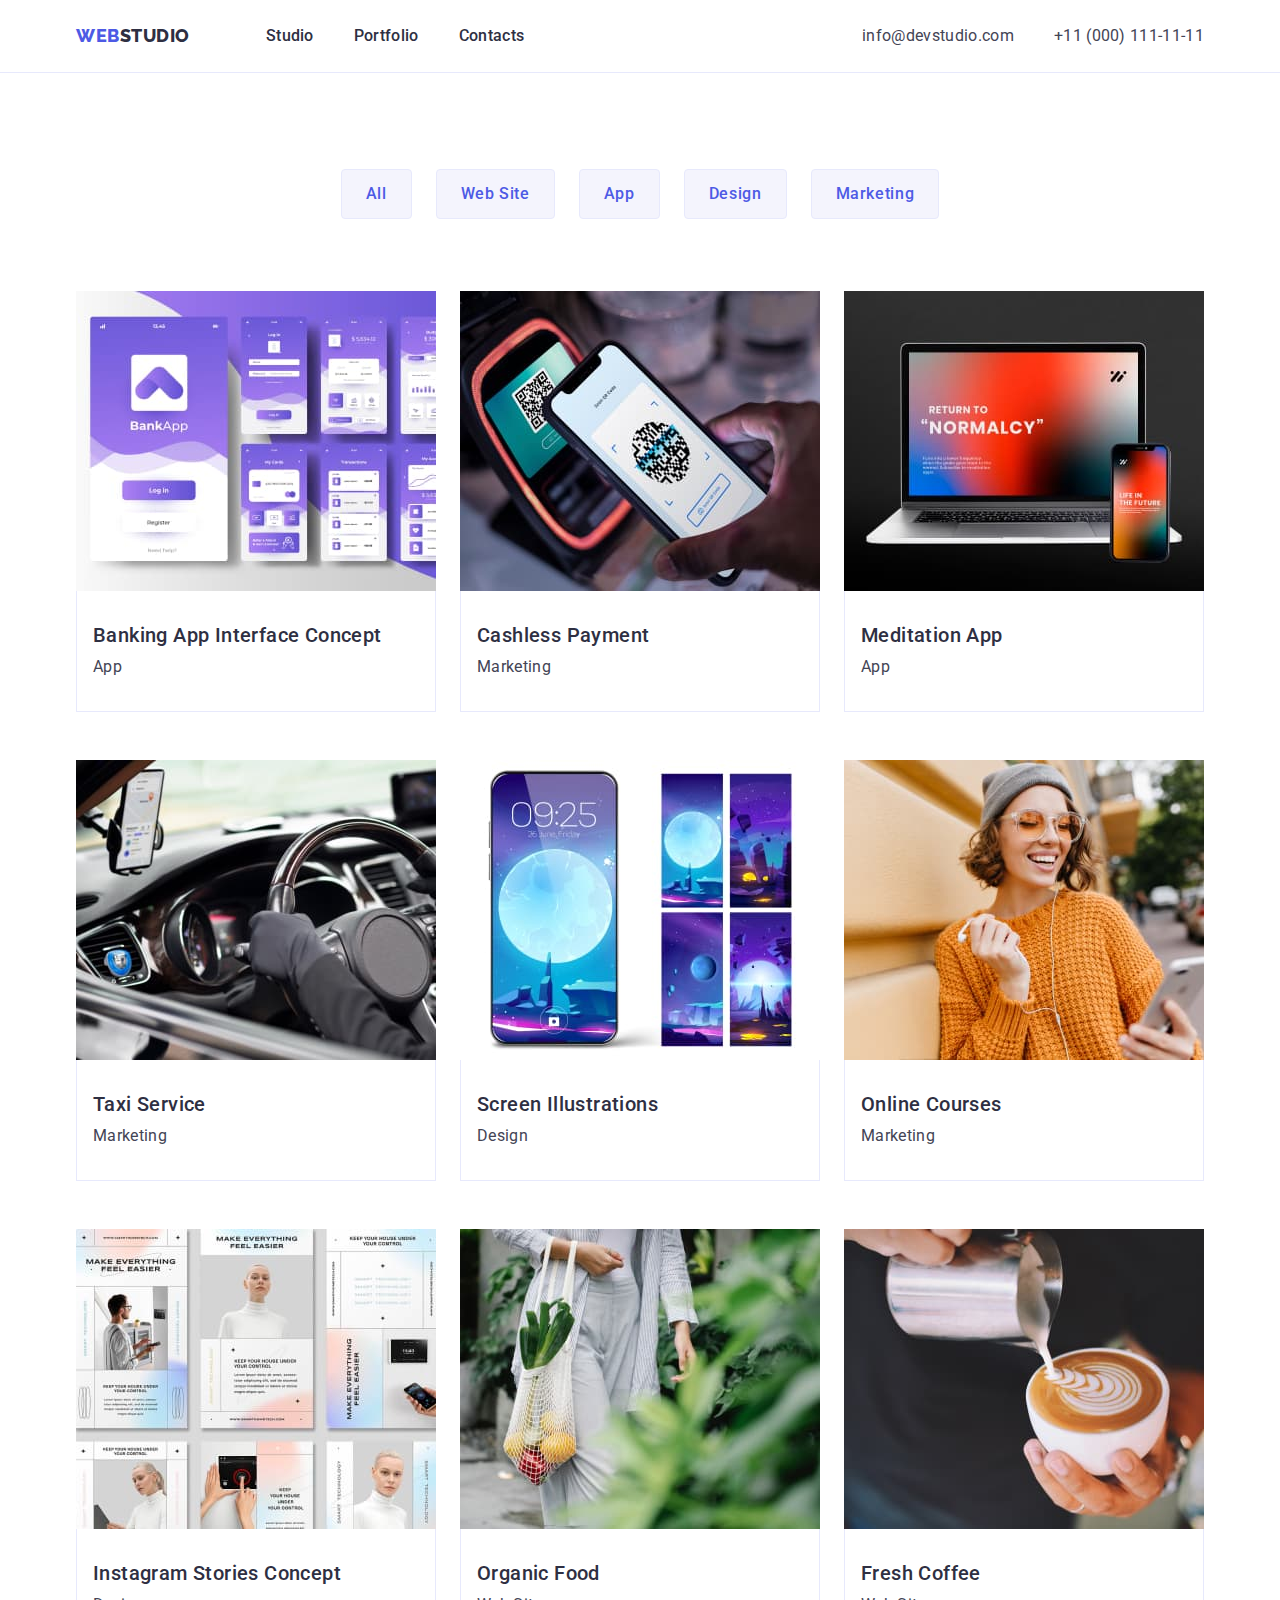
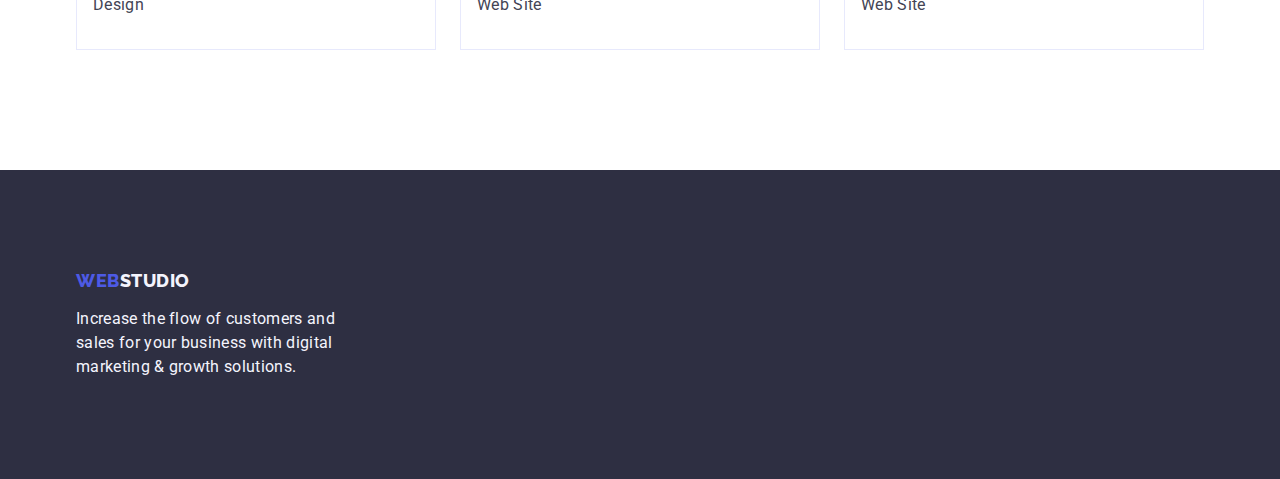
==== portfolio.html @ a74a958d "Initial commit" ====
<!DOCTYPE html>
<html lang="en">
  <head>
    <meta charset="UTF-8" />
    <meta http-equiv="X-UA-Compatible" content="IE=edge" />
    <meta name="viewport" content="width=device-width, initial-scale=1.0" />
    <link rel="preconnect" href="https://fonts.googleapis.com" />
    <link rel="preconnect" href="https://fonts.gstatic.com" crossorigin />
    <link
      href="https://fonts.googleapis.com/css2?family=Raleway:wght@800&family=Roboto:wght@400;500;700;900&display=swap"
      rel="stylesheet"
    />
    <link
      rel="stylesheet"
      href="https://cdn.jsdelivr.net/npm/modern-normalize@2.0.0/modern-normalize.min.css"
    />
    <link rel="stylesheet" href="./css/styles.css" />
    <title>WebStudio</title>
  </head>
  <body class="page two">
    <!--Header section-->
    <header class="header">
      <div class="header-container container">
        <nav class="header-nav list">
          <a class="header-logo link" href="./index.html"
            >web<span class="logo-color">Studio</span></a
          >
          <ul class="header-list list">
            <li class="header-item">
              <a class="header-link link" href="./index.html">Studio</a>
            </li>
            <li class="header-item">
              <a class="header-link link" href="./portfolio.html">Portfolio</a>
            </li>
            <li class="header-item">
              <a class="header-link link" href="">Contacts</a>
            </li>
          </ul>
        </nav>
        <address class="header-address">
          <ul class="header-address-list list">
            <li class="header-address-item list">
              <a
                class="header-address-link link"
                href="mailto:info@devstudio.com"
                >info@devstudio.com</a
              >
            </li>
            <li class="header-address-item">
              <a class="header-address-link link" href="tel:+110001111111"
                >+11 (000) 111-11-11</a
              >
            </li>
          </ul>
        </address>
      </div>
    </header>
    <!--Main section-->
    <main class="main second">
      <!--Portfolio-->
      <section class="portfolio section">
        <div class="container">
          <h1 class="portfolio-title visually-hidden">Portfolio</h1>
          <ul class="portfolio-list-btn list">
            <li>
              <button class="portfolio-btn" type="button">All</button>
            </li>
            <li>
              <button class="portfolio-btn" type="button">Web Site</button>
            </li>
            <li>
              <button class="portfolio-btn" type="button">App</button>
            </li>
            <li>
              <button class="portfolio-btn" type="button">Design</button>
            </li>
            <li>
              <button class="portfolio-btn" type="button">Marketing</button>
            </li>
          </ul>
          <ul class="portfolio-list list link">
            <li class="portfolio-list-item">
              <a href="" class="link">
                <img
                  src="./images/portfolio-1.jpg"
                  width="360"
                  height="300"
                  alt="banking-app-design"
                />
                <div class="portfolio-description">
                  <h2 class="portfolio-list-title">
                    Banking App Interface Concept
                  </h2>
                  <p class="portfolio-text">App</p>
                </div>
              </a>
            </li>
            <li class="portfolio-list-item">
              <a href="" class="link">
                <img
                  src="./images/portfolio-2.jpg"
                  width="360"
                  height="300"
                  alt="cashless-payment-process"
                />
                <div class="portfolio-description">
                  <h2 class="portfolio-list-title">Cashless Payment</h2>
                  <p class="portfolio-text">Marketing</p>
                </div>
              </a>
            </li>
            <li class="portfolio-list-item">
              <a href="" class="link">
                <img
                  src="./images/portfolio-3.jpg"
                  width="360"
                  height="300"
                  alt="computer-and-phone-app-design"
                />
                <div class="portfolio-description">
                  <h2 class="portfolio-list-title">Meditation App</h2>
                  <p class="portfolio-text">App</p>
                </div>
              </a>
            </li>
            <li class="portfolio-list-item">
              <a href="" class="link">
                <img
                  src="./images/portfolio-4.jpg"
                  width="360"
                  height="300"
                  alt="driving-car"
                />
                <div class="portfolio-description">
                  <h2 class="portfolio-list-title">Taxi Service</h2>
                  <p class="portfolio-text">Marketing</p>
                </div>
              </a>
            </li>
            <li class="portfolio-list-item">
              <a href="" class="link">
                <img
                  src="./images/portfolio-5.jpg"
                  width="360"
                  height="300"
                  alt="phone-wallpapers"
                />
                <div class="portfolio-description">
                  <h2 class="portfolio-list-title">Screen Illustrations</h2>
                  <p class="portfolio-text">Design</p>
                </div>
              </a>
            </li>
            <li class="portfolio-list-item">
              <a href="" class="link">
                <img
                  src="./images/portfolio-6.jpg"
                  width="360"
                  height="300"
                  alt="girl=with-mobile"
                />
                <div class="portfolio-description">
                  <h2 class="portfolio-list-title">Online Courses</h2>
                  <p class="portfolio-text">Marketing</p>
                </div>
              </a>
            </li>
            <li class="portfolio-list-item">
              <a href="" class="link">
                <img
                  src="./images/portfolio-7.jpg"
                  width="360"
                  height="300"
                  alt="smart-house-mobile-app-design"
                />
                <div class="portfolio-description">
                  <h2 class="portfolio-list-title">
                    Instagram Stories Concept
                  </h2>
                  <p class="portfolio-text">Design</p>
                </div>
              </a>
            </li>
            <li class="portfolio-list-item">
              <a href="" class="link">
                <img
                  src="./images/portfolio-8.jpg"
                  width="360"
                  height="300"
                  alt="girl-with-shopper"
                />
                <div class="portfolio-description">
                  <h2 class="portfolio-list-title">Organic Food</h2>
                  <p class="portfolio-text">Web Site</p>
                </div>
              </a>
            </li>
            <li class="portfolio-list-item">
              <a href="" class="link">
                <img
                  src="./images/portfolio-9.jpg"
                  width="360"
                  height="300"
                  alt="coffee-in-a-cup"
                />
                <div class="portfolio-description">
                  <h2 class="portfolio-list-title">Fresh Coffee</h2>
                  <p class="portfolio-text">Web Site</p>
                </div>
              </a>
            </li>
          </ul>
        </div>
      </section>
    </main>
    <!--Footer section-->
    <footer class="footer">
      <div class="container">
        <a class="footer-logo link" href="./index.html"
          >web<span class="logo-foot">Studio</span></a
        >
        <p class="footer-text">
          Increase the flow of customers and sales for your business with
          digital marketing & growth solutions.
        </p>
      </div>
    </footer>
  </body>
</html>
---- css/styles.css ----
:root {
    --primary-brand: #4D5AE5;
    --pressed-state: #404BBF;
    --dark: #2E2F42;
    --success: #31D0AA;
    --text: #434455;
    --subtle-text: #8E8F99;
    --accent: #E7E9FC;
    --light: #F4F4FD;
    --modal-overlay: #2E2F42;
    --hero-background: #2E2F42;
    --white-background: #FFFFFF;
    --modal-background: #fcfcfc;
}

/**
  |============================
  | Reset
  |============================
*/
h1,h2,h3,h4,h5,h6,p {
    margin: 0;
}
ul {
    margin: 0;
    padding: 0;
}

/**
  |============================
  | Common styles
  |============================
*/
body {
    font-family: 'Roboto', sans-serif;
    color: var(--text);
    line-height: 1.5;
    background-color: var(--white-background);
}
.container {
    width: 1158px;
    margin: 0 auto;
    padding: 0 15px;
}

img {
    display: block;
    max-width: 100%;
    height: auto;
}

.visually-hidden {
position: absolute;
width: 1px;
height: 1px;
margin: -1px;
border: 0;
padding: 0;

white-space: nowrap;
clip-path: inset(100%);
clip: rect(0 0 0 0);
overflow: hidden;
}

/**
  |============================
  | Header styles
  |============================
*/

.header {
    border-bottom: 1px solid var(--accent);
}

.header-container {
    display: flex;
    align-items: center;
    justify-content: space-between;
}

.header-nav {
    display: flex;
    align-items: center;
}

.header-logo {
    font-family: 'Raleway', sans-serif;
    text-transform: uppercase;
    color: var(--primary-brand);
    font-weight: 800;
    font-size: 18px;
    line-height: 1.17;
    letter-spacing: 0.03em;
    margin-right: 76px;
}
.logo-color {
    color: var(--dark);
}
.link {
    text-decoration: none;
}

.list {
    list-style: none;
}
.header-list {
    display: flex;
    align-items: center;
    gap: 40px
;
}

.header-item {}

.header-link {
    font-weight: 500;
    color: var(--dark);
    font-size: 16px;
    line-height: 1.5;
    letter-spacing: 0.02em;
    padding: 24px 0;
    display: block;
}

.header-link:hover {
color: var(--pressed-state);
}
.header-link:focus {
color: var(--pressed-state);
}


.header-address {
    font-style: normal;
    letter-spacing: 0.02em;
}

.header-address-list {
    display: flex;
    align-items: center;
    gap: 40px;
}

.header-address-link {
    color: var(--text);
}
.header-address-link:hover {
    color: var(--pressed-state);
}
.header-address-link:focus {
    color: var(--pressed-state);
}

/**
  |============================
  | Hero styles
  |============================
*/

.hero {
    background-color: var(--dark);
    padding-top: 188px;
    padding-bottom: 188px;
}

.hero-title {
    color: var(--white-background);
    font-size: 56px;
    line-height: 1.07;
    text-align: center;
    letter-spacing: 0.02em;
    width: 496px;
    margin: auto;
    margin-bottom: 48px;
    max-width: 496px;
}

.hero-btn {
    color: var(--white-background);
    background-color: var(--primary-brand);
    cursor: pointer;
    font-weight: 500;
    line-height: 1.5;
    letter-spacing: 0.04em;
    padding: 16px 32px;
    border-radius: 4px;
    display: block;
    margin: 0 auto;
    border: none;
    min-width: 169px;
}

.hero-btn:hover, .hero-btn:focus {
    background-color: var(--pressed-state);
}

/**
  |============================
  | Benefits styles
  |============================
*/
.section {}

.benefits {
    padding-top: 120px;
    padding-bottom: 120px;
}

.benefits-title {
    line-height: 1.2;
    letter-spacing: 0.02em;
    color: var(--dark);
}

.benefits-list {
    display: flex;
    justify-content: space-between;
    gap: 24px;
}

.benefits-list-item {
    width: 264px;
}

.benefits-item-title {
    font-weight: 500;
    font-size: 20px;
    line-height: 1.2;
    letter-spacing: 0.02em;
    color: var(--dark);
    margin-bottom: 8px;
}
.benefits-text {
    letter-spacing: 0.02em;
    width: 264px;
}

/**
  |============================
  | What we do styles
  |============================
*/
.section.what-we-do {
padding-bottom: 120px;
}

.what-we-do {}

.what-we-do-title {
    font-size: 36px;
    line-height: 1.11;
    text-align: center;
    letter-spacing: 0.02em;
    text-transform: capitalize;
    color: var(--dark);
    margin-bottom: 72px;
}
.what-we-do-container {}

.what-we-do-list {
    display: flex;
    justify-content: space-between;
    gap: 24px;
}

.what-we-do-list-item {}

/**
  |============================
  | Our team styles
  |============================
*/
.section.team {
padding-top: 120px;
padding-bottom: 120px;
}

.team {
background-color: var(--light);
}


.team-title {
    font-weight: 500;
    font-size: 36px;
    line-height: 1.11;
    text-align: center;
    letter-spacing: 0.02em;
    text-transform: capitalize;
    color: var(--dark);
    margin-bottom: 72px;
}

.team-list {
    display: flex;
    gap: 24px;
}

.team-list-item {
    background-color: var(--white-background);
    flex-basis: calc((100% - 3 * 24px) / 4);
    border-radius: 0px 0px 4px 4px;
}

.team-list-title {
    font-weight: 500;
    font-size: 20px;
    line-height: 1.2;
    letter-spacing: 0.02em;
    color: var(--dark);
    text-align: center;
    margin-bottom: 8px;
}

.team-text {
    font-size: 16px;
    letter-spacing: 0.02em;
    text-align: center;
}

.team-member {
    padding: 32px 16px;
}

/**
  |============================
  | Portfolio styles
  |============================
*/

.portfolio.section {
    padding-top: 96px;
    padding-bottom: 120px;
}

.section {}

.portfolio-title {}

.portfolio-list-btn {
    display: flex;
    margin: 0 auto;
    justify-content: center;
    gap: 24px;
    margin-bottom: 72px;
}

.portfolio-btn {
    font-family: "Roboto", sans-serif;
    color: var(--primary-brand);
    background-color: var(--light);
    border: 1px solid var(--accent);
    cursor: pointer;
    font-size: 16px;
    font-weight: 500;
    line-height: 1.5;
    letter-spacing: 0.04em;
    border-radius: 4px;
    padding: 12px 24px;
}


.portfolio-btn:hover {
        background-color: var(--pressed-state);
        color: var(--white-background);
        border: 1px solid transparent;
    }

.portfolio-btn:focus {
    background-color: var(--pressed-state);
    color: var(--white-background);
    border: 1px solid transparent;
}



.portfolio-list {
    display: flex;
    flex-wrap: wrap;
    column-gap: 24px;
    row-gap: 48px;
    
}

.portfolio-list-item {}

.portfolio-list-title {
    font-weight: 500;
    font-size: 20px;
    line-height: 1.2;
    letter-spacing: 0.02em;
    color: var(--dark);
    margin-bottom: 8px;
    }

.portfolio-text {
font-size: 16px;
line-height: 1.5;
letter-spacing: 0.02em;
color: var(--text);
    }

.portfolio-description {
    padding: 32px 16px;
    border: 1px solid var(--accent);
    border-top: none;
}

/**
  |============================
  | Footer styles
  |============================
*/
.footer {
    background-color: var(--dark);
    padding: 100px 0;
}

.footer-logo {
    font-family: 'Raleway', sans-serif;
        text-transform: uppercase;
        color: var(--primary-brand);
        font-weight: 800;
        font-size: 18px;
        line-height: 1.17;
        letter-spacing: 0.03em;
        margin-bottom: 16px;
        display: inline-block;
    }
    
    .logo-foot {
        color: var(--light);
    }
    
.footer-text {
    color: var(--light);
    letter-spacing: 0.02em;
    width: 264px;
}
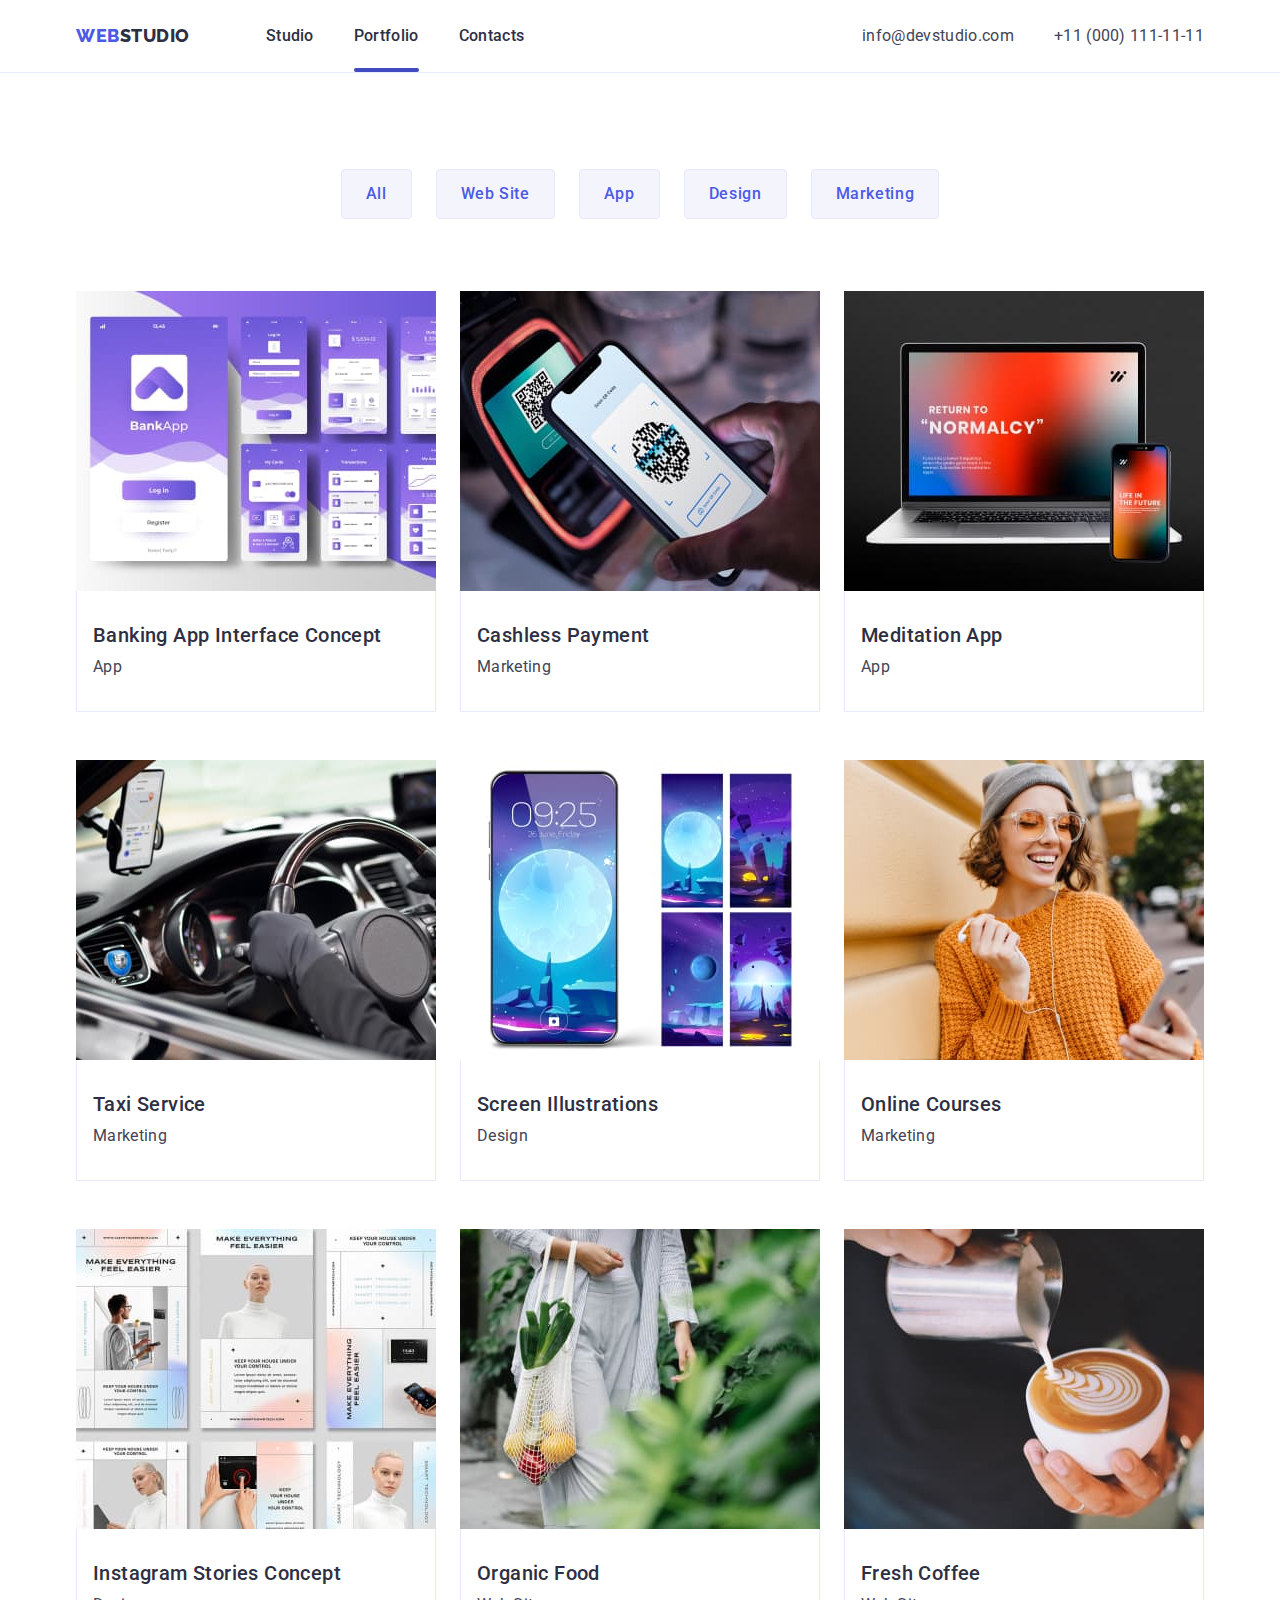
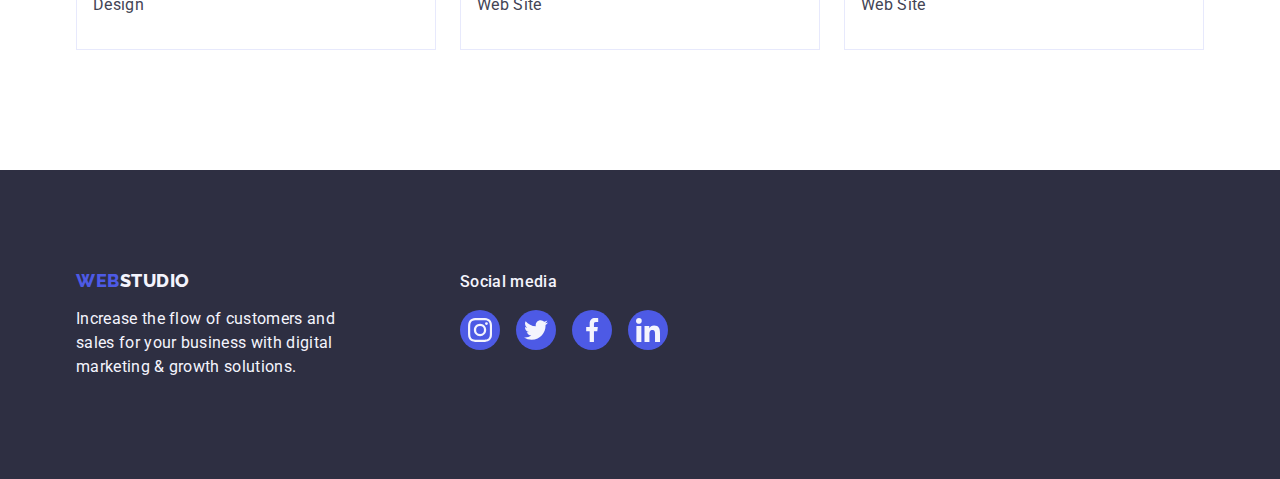
==== commit 91c4d57f: "day 2" ====
--- a/portfolio.html
+++ b/portfolio.html
@@ -30,7 +30,9 @@
               <a class="header-link link" href="./index.html">Studio</a>
             </li>
             <li class="header-item">
-              <a class="header-link link" href="./portfolio.html">Portfolio</a>
+              <a class="header-link active link" href="./portfolio.html"
+                >Portfolio</a
+              >
             </li>
             <li class="header-item">
               <a class="header-link link" href="">Contacts</a>
@@ -80,134 +82,215 @@
           </ul>
           <ul class="portfolio-list list link">
             <li class="portfolio-list-item">
-              <a href="" class="link">
-                <img
-                  src="./images/portfolio-1.jpg"
-                  width="360"
-                  height="300"
-                  alt="banking-app-design"
-                />
-                <div class="portfolio-description">
-                  <h2 class="portfolio-list-title">
-                    Banking App Interface Concept
-                  </h2>
-                  <p class="portfolio-text">App</p>
-                </div>
-              </a>
-            </li>
-            <li class="portfolio-list-item">
-              <a href="" class="link">
-                <img
-                  src="./images/portfolio-2.jpg"
-                  width="360"
-                  height="300"
-                  alt="cashless-payment-process"
-                />
-                <div class="portfolio-description">
-                  <h2 class="portfolio-list-title">Cashless Payment</h2>
-                  <p class="portfolio-text">Marketing</p>
-                </div>
-              </a>
-            </li>
-            <li class="portfolio-list-item">
-              <a href="" class="link">
-                <img
-                  src="./images/portfolio-3.jpg"
-                  width="360"
-                  height="300"
-                  alt="computer-and-phone-app-design"
-                />
-                <div class="portfolio-description">
-                  <h2 class="portfolio-list-title">Meditation App</h2>
-                  <p class="portfolio-text">App</p>
-                </div>
-              </a>
-            </li>
-            <li class="portfolio-list-item">
-              <a href="" class="link">
-                <img
-                  src="./images/portfolio-4.jpg"
-                  width="360"
-                  height="300"
-                  alt="driving-car"
-                />
-                <div class="portfolio-description">
-                  <h2 class="portfolio-list-title">Taxi Service</h2>
-                  <p class="portfolio-text">Marketing</p>
-                </div>
-              </a>
-            </li>
-            <li class="portfolio-list-item">
-              <a href="" class="link">
-                <img
-                  src="./images/portfolio-5.jpg"
-                  width="360"
-                  height="300"
-                  alt="phone-wallpapers"
-                />
-                <div class="portfolio-description">
-                  <h2 class="portfolio-list-title">Screen Illustrations</h2>
-                  <p class="portfolio-text">Design</p>
-                </div>
-              </a>
-            </li>
-            <li class="portfolio-list-item">
-              <a href="" class="link">
-                <img
-                  src="./images/portfolio-6.jpg"
-                  width="360"
-                  height="300"
-                  alt="girl=with-mobile"
-                />
-                <div class="portfolio-description">
-                  <h2 class="portfolio-list-title">Online Courses</h2>
-                  <p class="portfolio-text">Marketing</p>
-                </div>
-              </a>
-            </li>
-            <li class="portfolio-list-item">
-              <a href="" class="link">
-                <img
-                  src="./images/portfolio-7.jpg"
-                  width="360"
-                  height="300"
-                  alt="smart-house-mobile-app-design"
-                />
-                <div class="portfolio-description">
-                  <h2 class="portfolio-list-title">
-                    Instagram Stories Concept
-                  </h2>
-                  <p class="portfolio-text">Design</p>
-                </div>
-              </a>
-            </li>
-            <li class="portfolio-list-item">
-              <a href="" class="link">
-                <img
-                  src="./images/portfolio-8.jpg"
-                  width="360"
-                  height="300"
-                  alt="girl-with-shopper"
-                />
-                <div class="portfolio-description">
-                  <h2 class="portfolio-list-title">Organic Food</h2>
-                  <p class="portfolio-text">Web Site</p>
-                </div>
-              </a>
-            </li>
-            <li class="portfolio-list-item">
-              <a href="" class="link">
-                <img
-                  src="./images/portfolio-9.jpg"
-                  width="360"
-                  height="300"
-                  alt="coffee-in-a-cup"
-                />
-                <div class="portfolio-description">
-                  <h2 class="portfolio-list-title">Fresh Coffee</h2>
-                  <p class="portfolio-text">Web Site</p>
-                </div>
-              </a>
+              <div class="port-wrapper">
+                <a href="" class="link">
+                  <img
+                    src="./images/portfolio-1.jpg"
+                    width="360"
+                    height="300"
+                    alt="banking-app-design"
+                  />
+                  <div class="portfolio-description">
+                    <h2 class="portfolio-list-title">
+                      Banking App Interface Concept
+                    </h2>
+                    <p class="portfolio-text">App</p>
+                  </div>
+                </a>
+              </div>
+              <div class="overlay">
+                <p class="overlay-text">
+                  14 Stylish and User-Friendly App Design Concepts · Task
+                  Manager App · Calorie Tracker App · Exotic Fruit Ecommerce App
+                  · Cloud Storage App
+                </p>
+              </div>
+            </li>
+            <li class="portfolio-list-item">
+              <div class="port-wrapper">
+                <a href="" class="portfolio-links link">
+                  <img
+                    src="./images/portfolio-2.jpg"
+                    width="360"
+                    height="300"
+                    alt="cashless-payment-process"
+                  />
+                  <div class="portfolio-description">
+                    <h2 class="portfolio-list-title">Cashless Payment</h2>
+                    <p class="portfolio-text">Marketing</p>
+                  </div>
+                </a>
+              </div>
+              <div class="overlay">
+                <p class="overlay-text">
+                  14 Stylish and User-Friendly App Design Concepts · Task
+                  Manager App · Calorie Tracker App · Exotic Fruit Ecommerce App
+                  · Cloud Storage App
+                </p>
+              </div>
+            </li>
+            <li class="portfolio-list-item">
+              <div class="port-wrapper">
+                <a href="" class="link">
+                  <img
+                    src="./images/portfolio-3.jpg"
+                    width="360"
+                    height="300"
+                    alt="computer-and-phone-app-design"
+                  />
+                  <div class="portfolio-description">
+                    <h2 class="portfolio-list-title">Meditation App</h2>
+                    <p class="portfolio-text">App</p>
+                  </div>
+                </a>
+              </div>
+              <div class="overlay">
+                <p class="overlay-text">
+                  14 Stylish and User-Friendly App Design Concepts · Task
+                  Manager App · Calorie Tracker App · Exotic Fruit Ecommerce App
+                  · Cloud Storage App
+                </p>
+              </div>
+            </li>
+            <li class="portfolio-list-item">
+              <div class="port-wrapper">
+                <a href="" class="link">
+                  <img
+                    src="./images/portfolio-4.jpg"
+                    width="360"
+                    height="300"
+                    alt="driving-car"
+                  />
+                  <div class="portfolio-description">
+                    <h2 class="portfolio-list-title">Taxi Service</h2>
+                    <p class="portfolio-text">Marketing</p>
+                  </div>
+                </a>
+              </div>
+              <div class="overlay">
+                <p class="overlay-text">
+                  14 Stylish and User-Friendly App Design Concepts · Task
+                  Manager App · Calorie Tracker App · Exotic Fruit Ecommerce App
+                  · Cloud Storage App
+                </p>
+              </div>
+            </li>
+            <li class="portfolio-list-item">
+              <div class="port-wrapper">
+                <a href="" class="link">
+                  <img
+                    src="./images/portfolio-5.jpg"
+                    width="360"
+                    height="300"
+                    alt="phone-wallpapers"
+                  />
+                  <div class="portfolio-description">
+                    <h2 class="portfolio-list-title">Screen Illustrations</h2>
+                    <p class="portfolio-text">Design</p>
+                  </div>
+                </a>
+              </div>
+              <div class="overlay">
+                <p class="overlay-text">
+                  14 Stylish and User-Friendly App Design Concepts · Task
+                  Manager App · Calorie Tracker App · Exotic Fruit Ecommerce App
+                  · Cloud Storage App
+                </p>
+              </div>
+            </li>
+            <li class="portfolio-list-item">
+              <div class="port-wrapper">
+                <a href="" class="link">
+                  <img
+                    src="./images/portfolio-6.jpg"
+                    width="360"
+                    height="300"
+                    alt="girl=with-mobile"
+                  />
+                  <div class="portfolio-description">
+                    <h2 class="portfolio-list-title">Online Courses</h2>
+                    <p class="portfolio-text">Marketing</p>
+                  </div>
+                </a>
+              </div>
+              <div class="overlay">
+                <p class="overlay-text">
+                  14 Stylish and User-Friendly App Design Concepts · Task
+                  Manager App · Calorie Tracker App · Exotic Fruit Ecommerce App
+                  · Cloud Storage App
+                </p>
+              </div>
+            </li>
+            <li class="portfolio-list-item">
+              <div class="port-wrapper">
+                <a href="" class="link">
+                  <img
+                    src="./images/portfolio-7.jpg"
+                    width="360"
+                    height="300"
+                    alt="smart-house-mobile-app-design"
+                  />
+                  <div class="portfolio-description">
+                    <h2 class="portfolio-list-title">
+                      Instagram Stories Concept
+                    </h2>
+                    <p class="portfolio-text">Design</p>
+                  </div>
+                </a>
+              </div>
+              <div class="overlay">
+                <p class="overlay-text">
+                  14 Stylish and User-Friendly App Design Concepts · Task
+                  Manager App · Calorie Tracker App · Exotic Fruit Ecommerce App
+                  · Cloud Storage App
+                </p>
+              </div>
+            </li>
+            <li class="portfolio-list-item">
+              <div class="port-wrapper">
+                <a href="" class="link">
+                  <img
+                    src="./images/portfolio-8.jpg"
+                    width="360"
+                    height="300"
+                    alt="girl-with-shopper"
+                  />
+                  <div class="portfolio-description">
+                    <h2 class="portfolio-list-title">Organic Food</h2>
+                    <p class="portfolio-text">Web Site</p>
+                  </div>
+                </a>
+              </div>
+              <div class="overlay">
+                <p class="overlay-text">
+                  14 Stylish and User-Friendly App Design Concepts · Task
+                  Manager App · Calorie Tracker App · Exotic Fruit Ecommerce App
+                  · Cloud Storage App
+                </p>
+              </div>
+            </li>
+            <li class="portfolio-list-item">
+              <div class="port-wrapper">
+                <a href="" class="link">
+                  <img
+                    src="./images/portfolio-9.jpg"
+                    width="360"
+                    height="300"
+                    alt="coffee-in-a-cup"
+                  />
+                  <div class="portfolio-description">
+                    <h2 class="portfolio-list-title">Fresh Coffee</h2>
+                    <p class="portfolio-text">Web Site</p>
+                  </div>
+                </a>
+              </div>
+              <div class="overlay">
+                <p class="overlay-text">
+                  14 Stylish and User-Friendly App Design Concepts · Task
+                  Manager App · Calorie Tracker App · Exotic Fruit Ecommerce App
+                  · Cloud Storage App
+                </p>
+              </div>
             </li>
           </ul>
         </div>
@@ -216,13 +299,50 @@
     <!--Footer section-->
     <footer class="footer">
       <div class="container">
-        <a class="footer-logo link" href="./index.html"
-          >web<span class="logo-foot">Studio</span></a
-        >
-        <p class="footer-text">
-          Increase the flow of customers and sales for your business with
-          digital marketing & growth solutions.
-        </p>
+        <div class="footer-wrapper">
+          <div class="slogan">
+            <a class="footer-logo link" href="./index.html"
+              >web<span class="logo-foot">Studio</span></a
+            >
+            <p class="footer-text">
+              Increase the flow of customers and sales for your business with
+              digital marketing & growth solutions.
+            </p>
+          </div>
+          <div class="socials">
+            <p class="footer-list-header">Social media</p>
+            <ul class="socials-footer-list">
+              <li class="social-item-footer list">
+                <a class="social-link-footer" href="" aria-label="instagram">
+                  <svg class="social-icon-footer" width="24" height="24">
+                    <use href="./images/icons.svg#social-1"></use>
+                  </svg>
+                </a>
+              </li>
+              <li class="social-item-footer list">
+                <a class="social-link-footer" href="" aria-label="twitter">
+                  <svg class="social-icon-footer" width="24" height="24">
+                    <use href="./images/icons.svg#social-2"></use>
+                  </svg>
+                </a>
+              </li>
+              <li class="social-item-footer list">
+                <a class="social-link-footer" href="" aria-label="facebook">
+                  <svg class="social-icon-footer" width="24" height="24">
+                    <use href="./images/icons.svg#social-3"></use>
+                  </svg>
+                </a>
+              </li>
+              <li class="social-item-footer list">
+                <a class="social-link-footer" href="" aria-label="linkedin">
+                  <svg class="social-icon-footer" width="24" height="24">
+                    <use href="./images/icons.svg#social-4"></use>
+                  </svg>
+                </a>
+              </li>
+            </ul>
+          </div>
+        </div>
       </div>
     </footer>
   </body>
--- a/css/styles.css
+++ b/css/styles.css
@@ -121,6 +121,26 @@
     letter-spacing: 0.02em;
     padding: 24px 0;
     display: block;
+    position: relative;
+    transition-property: color;
+    transition-duration: 250ms;
+    transition-timing-function: cubic-bezier(0.4, 0, 0.2, 1);
+}
+
+.header-link:hover, .header-link:focus {
+    color: var(--pressed-state); 
+}
+
+.header-link.active::after {
+    position: absolute;
+    bottom: 0;
+    left: 0;
+    content: '';
+    width: 100%;
+    height: 4px;
+    display: block;
+    background-color: var(--pressed-state);
+    border-radius: 2px;
 }
 
 .header-link:hover {
@@ -144,6 +164,9 @@
 
 .header-address-link {
     color: var(--text);
+    transition-property: color;
+    transition-duration: 250ms;
+    transition-timing-function: cubic-bezier(0.4, 0, 0.2, 1);
 }
 .header-address-link:hover {
     color: var(--pressed-state);
@@ -159,9 +182,14 @@
 */
 
 .hero {
-    background-color: var(--dark);
     padding-top: 188px;
     padding-bottom: 188px;
+    background-image: linear-gradient(rgba(46, 47, 66, 0.70), rgba(46, 47, 66, 0.70)), url(../images/main-bg.jpg);
+    max-width: 1440px;
+    background-repeat: no-repeat;
+    background-position: 50% 50%;
+    background-size: cover;
+    margin: 0 auto;
 }
 
 .hero-title {
@@ -189,6 +217,9 @@
     margin: 0 auto;
     border: none;
     min-width: 169px;
+    transition-property: background-color;
+    transition-duration: 250ms;
+    transition-timing-function: cubic-bezier(0.4, 0, 0.2, 1);
 }
 
 .hero-btn:hover, .hero-btn:focus {
@@ -222,6 +253,19 @@
 .benefits-list-item {
     width: 264px;
 }
+
+.benefits-icon-box {
+    display: flex;
+    justify-content: center;
+    align-items: center;
+    width: 264px;
+    height: 112px;
+    border-radius: 4px;
+    background: var(--light);
+    margin-bottom: 8px;
+}
+
+.benefits-list-icon {}
 
 .benefits-item-title {
     font-weight: 500;
@@ -282,7 +326,6 @@
 
 
 .team-title {
-    font-weight: 500;
     font-size: 36px;
     line-height: 1.11;
     text-align: center;
@@ -301,6 +344,7 @@
     background-color: var(--white-background);
     flex-basis: calc((100% - 3 * 24px) / 4);
     border-radius: 0px 0px 4px 4px;
+    box-shadow: 0px 2px 1px 0px rgba(46, 47, 66, 0.08), 0px 1px 1px 0px rgba(46, 47, 66, 0.16), 0px 1px 6px 0px rgba(46, 47, 66, 0.08);
 }
 
 .team-list-title {
@@ -317,10 +361,93 @@
     font-size: 16px;
     letter-spacing: 0.02em;
     text-align: center;
+    margin-bottom: 8px;
 }
 
 .team-member {
     padding: 32px 16px;
+}
+
+
+.socials-list {
+    display: flex;
+    gap: 24px;
+    align-items: center;
+    justify-content: center;
+}
+
+.social-link-item {}
+
+.social-link {
+    display: flex;
+    width: 40px;
+    height: 40px;
+    align-items: center;
+    justify-content: center;
+    border-radius: 50%;
+    background-color: var(--primary-brand); 
+    transition-property: background-color;
+    transition-duration: 250ms;
+    transition-timing-function: cubic-bezier(0.4, 0, 0.2, 1);
+}
+
+.social-link:hover {
+background-color: var(--pressed-state);
+}
+
+.social-link-icon {}
+
+/**
+  |============================
+  | Customers styles
+  |============================
+*/
+
+.customers-title {
+    font-size: 36px;
+    line-height: 1.11;
+    text-align: center;
+    letter-spacing: 0.02em;
+    text-transform: capitalize;
+    color: var(--dark);
+    margin-bottom: 72px;
+}
+
+.section.customers {
+    padding-top: 120px;
+    padding-bottom: 120px;
+}
+
+.customers-list {
+    display: flex;
+    gap: 24px;
+    align-items: center;
+    justify-content: center;
+}
+
+.customers-links {
+display: flex;
+width: 168px;
+height: 88px;
+align-items: center;
+justify-content: center;
+border: 1px solid var(--subtle-text);
+border-radius: 4px;
+transition-property: fill;
+transition-duration: 250ms;
+transition-timing-function: cubic-bezier(0.4, 0, 0.2, 1);
+}
+
+.customer-list-icon {
+fill: var(--subtle-text);
+}
+
+.customers-links:hover .customer-list-icon {
+fill: var(--pressed-state);
+}
+
+.customers-links:hover {
+    border-color: var(--pressed-state);
 }
 
 /**
@@ -358,6 +485,9 @@
     letter-spacing: 0.04em;
     border-radius: 4px;
     padding: 12px 24px;
+    transition-property: background-color, color, border, box-shadow;
+    transition-duration: 250ms;
+    transition-timing-function: cubic-bezier(0.4, 0, 0.2, 1);
 }
 
 
@@ -365,25 +495,39 @@
         background-color: var(--pressed-state);
         color: var(--white-background);
         border: 1px solid transparent;
+        box-shadow: 0px 2px 2px 0px rgba(0, 0, 0, 0.12), 0px 2px 1px 0px rgba(0, 0, 0, 0.08), 0px 3px 1px 0px rgba(0, 0, 0, 0.10);
     }
 
 .portfolio-btn:focus {
     background-color: var(--pressed-state);
     color: var(--white-background);
     border: 1px solid transparent;
-}
-
-
+    box-shadow: 0px 2px 2px 0px rgba(0, 0, 0, 0.12), 0px 2px 1px 0px rgba(0, 0, 0, 0.08), 0px 3px 1px 0px rgba(0, 0, 0, 0.10);
+}
+
+.portfolio-links {}
 
 .portfolio-list {
     display: flex;
     flex-wrap: wrap;
     column-gap: 24px;
     row-gap: 48px;
-    
-}
-
-.portfolio-list-item {}
+}
+
+.portfolio-list-item {
+    width: 360px;
+    background-color: #FFFFFF;
+    position: relative;
+    overflow: hidden;
+    transition-property: box-shadow;
+    transition-duration: 250ms;
+    transition-timing-function: cubic-bezier(0.4, 0, 0.2, 1);
+    }
+
+.portfolio-list-item:hover {
+    box-shadow: 0px 2px 1px 0px rgba(46, 47, 66, 0.08), 0px 1px 1px 0px rgba(46, 47, 66, 0.16), 0px 1px 6px 0px rgba(46, 47, 66, 0.08);
+}
+
 
 .portfolio-list-title {
     font-weight: 500;
@@ -407,6 +551,38 @@
     border-top: none;
 }
 
+.port-wrapper {}
+
+.portfolio-list-item:hover .overlay{
+transform: translateY(0);
+}
+
+.overlay {
+    position: absolute;
+    top: 0px;
+    left: 0;
+    transform: translateY(422px);
+    background-color: #4D5AE5;
+    display: flex;
+    padding-top: 40px;
+    padding-left: 32px;
+    padding-right: 32px;
+    width: 100%;
+    height: 300px;
+    transition-property: transform;
+    transition-duration: 250ms;
+    transition-timing-function: cubic-bezier(0.4, 0, 0.2, 1);
+}
+
+.overlay-text {
+    font-size: 16px;
+    line-height: 1.5;
+    letter-spacing: 0.02em;
+    color: var(--text);
+    display: flex;
+    color: #F4F4FD;
+}
+
 /**
   |============================
   | Footer styles
@@ -417,24 +593,134 @@
     padding: 100px 0;
 }
 
+.footer-wrapper {
+    display: flex;
+    gap: 120px;
+}
+
 .footer-logo {
     font-family: 'Raleway', sans-serif;
-        text-transform: uppercase;
-        color: var(--primary-brand);
-        font-weight: 800;
-        font-size: 18px;
-        line-height: 1.17;
-        letter-spacing: 0.03em;
-        margin-bottom: 16px;
-        display: inline-block;
+    text-transform: uppercase;
+    color: var(--primary-brand);
+    font-weight: 800;
+    font-size: 18px;
+    line-height: 1.17;
+    letter-spacing: 0.03em;
+    margin-bottom: 16px;
+    display: inline-block;
     }
     
     .logo-foot {
-        color: var(--light);
+    color: var(--light);
     }
     
 .footer-text {
     color: var(--light);
     letter-spacing: 0.02em;
     width: 264px;
-}+}
+
+.footer-list-header {
+    color: var(--light);
+    letter-spacing: 0.02em;
+    font-size: 16px;
+    font-weight: 500;
+    line-height: 24px;
+    display: flex;
+    margin-bottom: 16px;
+}
+
+.socials-footer-list {
+    display: flex;
+    gap: 16px;
+    align-items: center;
+    justify-content: center;
+}
+
+.social-item-footer {}
+
+.social-link-footer {
+    display: flex;
+    width: 40px;
+    height: 40px;
+    align-items: center;
+    justify-content: center;
+    border-radius: 50%;
+    background-color: var(--primary-brand);
+    transition-property: background-color;
+    transition-duration: 250ms;
+    transition-timing-function: cubic-bezier(0.4, 0, 0.2, 1);
+}
+
+.social-link-footer:hover {
+background-color: var(--success)
+}
+
+.socials {}
+
+.social-icon-footer {}
+
+/**
+  |============================
+  | Modal styles
+  |============================
+*/
+
+.backdrop {
+    position: fixed;
+    top: 0;
+    left: 0;
+    width: 100%;
+    height: 100%;
+    background-color: rgba(46, 47, 66, 0.40);
+    transition: opacity 250ms cubic-bezier(0.4, 0, 0.2, 1), visibility 250ms cubic-bezier(0.4, 0, 0.2, 1);
+    opacity: 1;
+    visibility: visible;
+    pointer-events: initial;
+}
+
+.backdrop.is-hidden {
+    opacity: 0;
+    pointer-events: none;
+    visibility: hidden;
+}
+
+.backdrop.is-hidden .modal {
+    opacity: 0;
+    transform: translateX(-50%) translateY(-70%);
+}
+
+.modal {
+    position: absolute;
+    top: 50%;
+    left: 50%;
+    transform: translateX(-50%) translateY(-50%);
+    width: 408px;
+    height: 584px; 
+    border-radius: 4px;
+    box-shadow: 0px 2px 1px 0px rgba(0, 0, 0, 0.20), 0px 1px 3px 0px rgba(0, 0, 0, 0.12), 0px 1px 1px 0px rgba(0, 0, 0, 0.14);
+    background-color: #fcfcfc;
+   transition: opacity 250ms cubic-bezier(0.4, 0, 0.2, 1) 250ms, transform 250ms cubic-bezier(0.4, 0, 0.2, 1);
+}
+
+.modal-icon {
+    color: #2E2F42;
+}
+
+.modal-button {
+    background-color: transparent;
+    position: absolute;
+    border: none;
+    padding: 0;
+    top: 24px;
+    right: 24px;
+    width: 24px;
+    height: 24px;
+    cursor: pointer;
+    display: flex;
+    justify-content: center;
+    align-items: center;
+    background: var(--accent);
+    border-radius: 24px;
+    border: 1px solid rgba(0, 0, 0, 0.10);
+    }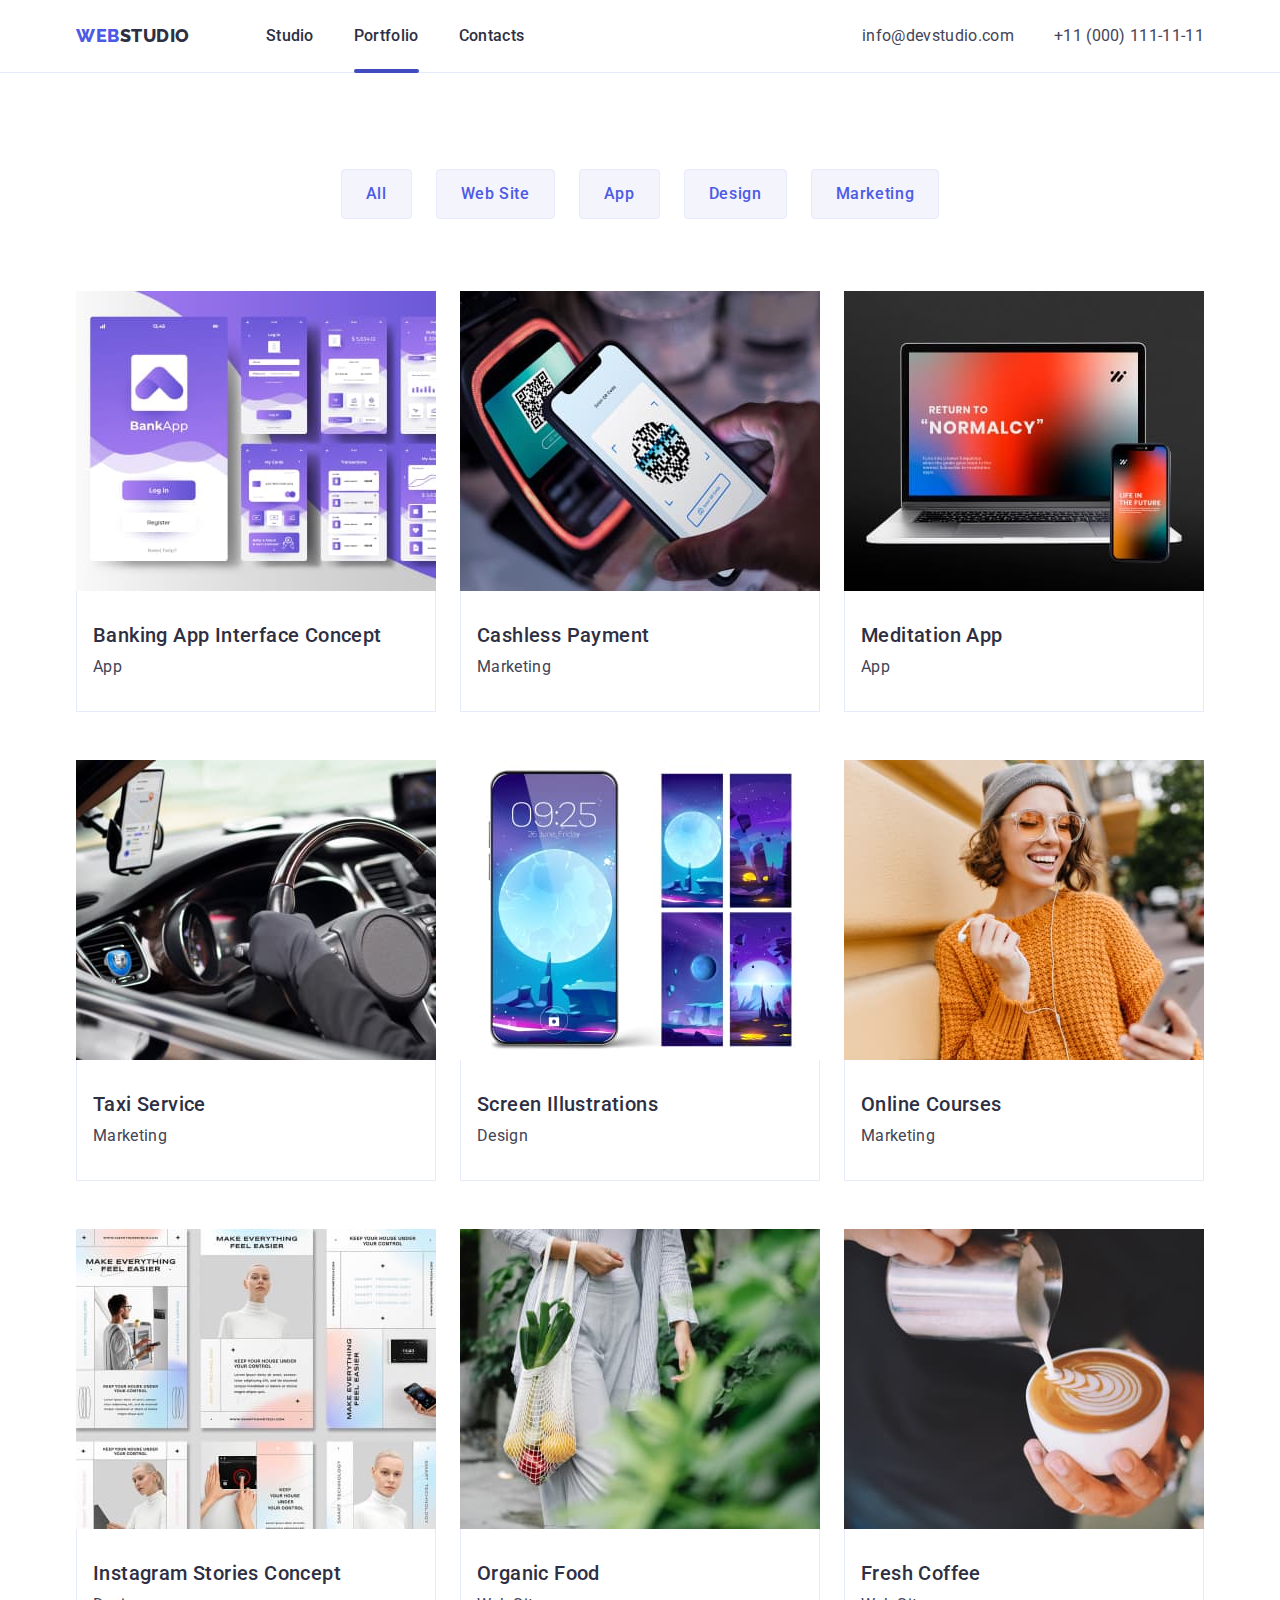
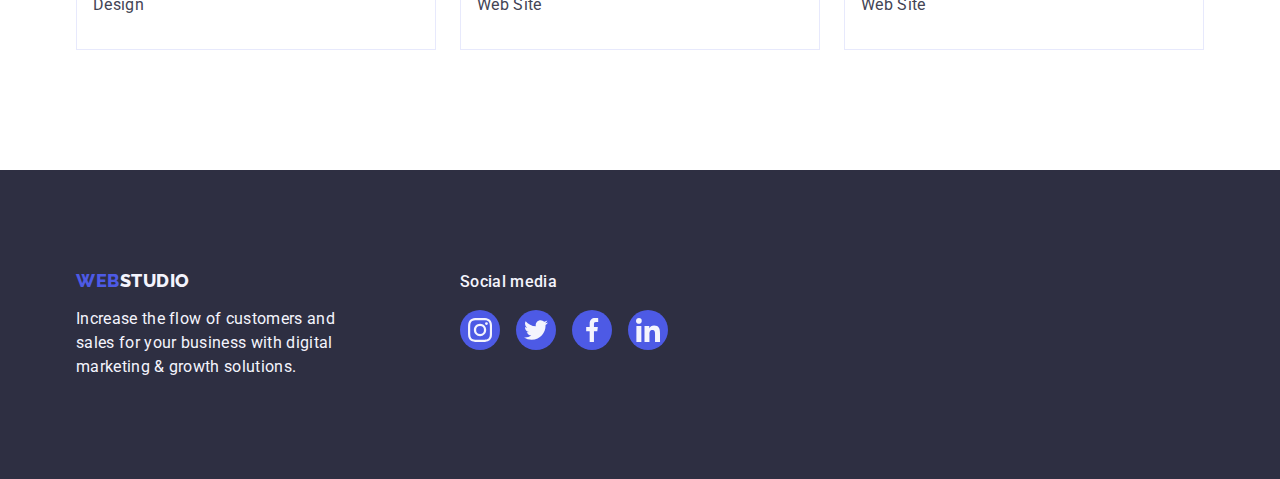
==== commit 2b2a9437: "after check 1" ====
--- a/portfolio.html
+++ b/portfolio.html
@@ -64,233 +64,215 @@
         <div class="container">
           <h1 class="portfolio-title visually-hidden">Portfolio</h1>
           <ul class="portfolio-list-btn list">
-            <li>
+            <li class="portfolio-btn-item">
               <button class="portfolio-btn" type="button">All</button>
             </li>
-            <li>
+            <li class="portfolio-btn-item">
               <button class="portfolio-btn" type="button">Web Site</button>
             </li>
-            <li>
+            <li class="portfolio-btn-item">
               <button class="portfolio-btn" type="button">App</button>
             </li>
-            <li>
+            <li class="portfolio-btn-item">
               <button class="portfolio-btn" type="button">Design</button>
             </li>
-            <li>
+            <li class="portfolio-btn-item">
               <button class="portfolio-btn" type="button">Marketing</button>
             </li>
           </ul>
           <ul class="portfolio-list list link">
             <li class="portfolio-list-item">
-              <div class="port-wrapper">
-                <a href="" class="link">
+              <a href="" class="portfolio-links link">
+                <div class="port-wrapper">
                   <img
                     src="./images/portfolio-1.jpg"
                     width="360"
                     height="300"
                     alt="banking-app-design"
                   />
-                  <div class="portfolio-description">
-                    <h2 class="portfolio-list-title">
-                      Banking App Interface Concept
-                    </h2>
-                    <p class="portfolio-text">App</p>
-                  </div>
-                </a>
-              </div>
-              <div class="overlay">
-                <p class="overlay-text">
-                  14 Stylish and User-Friendly App Design Concepts · Task
-                  Manager App · Calorie Tracker App · Exotic Fruit Ecommerce App
-                  · Cloud Storage App
-                </p>
-              </div>
-            </li>
-            <li class="portfolio-list-item">
-              <div class="port-wrapper">
-                <a href="" class="portfolio-links link">
+                  <p class="overlay-text">
+                    14 Stylish and User-Friendly App Design Concepts · Task
+                    Manager App · Calorie Tracker App · Exotic Fruit Ecommerce
+                    App · Cloud Storage App
+                  </p>
+                </div>
+                <div class="portfolio-description">
+                  <h2 class="portfolio-list-title">
+                    Banking App Interface Concept
+                  </h2>
+                  <p class="portfolio-text">App</p>
+                </div>
+              </a>
+            </li>
+            <li class="portfolio-list-item">
+              <a href="" class="portfolio-links link">
+                <div class="port-wrapper">
                   <img
                     src="./images/portfolio-2.jpg"
                     width="360"
                     height="300"
                     alt="cashless-payment-process"
                   />
-                  <div class="portfolio-description">
-                    <h2 class="portfolio-list-title">Cashless Payment</h2>
-                    <p class="portfolio-text">Marketing</p>
-                  </div>
-                </a>
-              </div>
-              <div class="overlay">
-                <p class="overlay-text">
-                  14 Stylish and User-Friendly App Design Concepts · Task
-                  Manager App · Calorie Tracker App · Exotic Fruit Ecommerce App
-                  · Cloud Storage App
-                </p>
-              </div>
-            </li>
-            <li class="portfolio-list-item">
-              <div class="port-wrapper">
-                <a href="" class="link">
+                  <p class="overlay-text">
+                    14 Stylish and User-Friendly App Design Concepts · Task
+                    Manager App · Calorie Tracker App · Exotic Fruit Ecommerce
+                    App · Cloud Storage App
+                  </p>
+                </div>
+                <div class="portfolio-description">
+                  <h2 class="portfolio-list-title">Cashless Payment</h2>
+                  <p class="portfolio-text">Marketing</p>
+                </div>
+              </a>
+            </li>
+            <li class="portfolio-list-item">
+              <a href="" class="portfolio-links link">
+                <div class="port-wrapper">
                   <img
                     src="./images/portfolio-3.jpg"
                     width="360"
                     height="300"
                     alt="computer-and-phone-app-design"
                   />
-                  <div class="portfolio-description">
-                    <h2 class="portfolio-list-title">Meditation App</h2>
-                    <p class="portfolio-text">App</p>
-                  </div>
-                </a>
-              </div>
-              <div class="overlay">
-                <p class="overlay-text">
-                  14 Stylish and User-Friendly App Design Concepts · Task
-                  Manager App · Calorie Tracker App · Exotic Fruit Ecommerce App
-                  · Cloud Storage App
-                </p>
-              </div>
-            </li>
-            <li class="portfolio-list-item">
-              <div class="port-wrapper">
-                <a href="" class="link">
+                  <p class="overlay-text">
+                    14 Stylish and User-Friendly App Design Concepts · Task
+                    Manager App · Calorie Tracker App · Exotic Fruit Ecommerce
+                    App · Cloud Storage App
+                  </p>
+                </div>
+                <div class="portfolio-description">
+                  <h2 class="portfolio-list-title">Meditation App</h2>
+                  <p class="portfolio-text">App</p>
+                </div>
+              </a>
+            </li>
+            <li class="portfolio-list-item">
+              <a href="" class="portfolio-links link">
+                <div class="port-wrapper">
                   <img
                     src="./images/portfolio-4.jpg"
                     width="360"
                     height="300"
                     alt="driving-car"
                   />
-                  <div class="portfolio-description">
-                    <h2 class="portfolio-list-title">Taxi Service</h2>
-                    <p class="portfolio-text">Marketing</p>
-                  </div>
-                </a>
-              </div>
-              <div class="overlay">
-                <p class="overlay-text">
-                  14 Stylish and User-Friendly App Design Concepts · Task
-                  Manager App · Calorie Tracker App · Exotic Fruit Ecommerce App
-                  · Cloud Storage App
-                </p>
-              </div>
-            </li>
-            <li class="portfolio-list-item">
-              <div class="port-wrapper">
-                <a href="" class="link">
+                  <p class="overlay-text">
+                    14 Stylish and User-Friendly App Design Concepts · Task
+                    Manager App · Calorie Tracker App · Exotic Fruit Ecommerce
+                    App · Cloud Storage App
+                  </p>
+                </div>
+                <div class="portfolio-description">
+                  <h2 class="portfolio-list-title">Taxi Service</h2>
+                  <p class="portfolio-text">Marketing</p>
+                </div>
+              </a>
+            </li>
+            <li class="portfolio-list-item">
+              <a href="" class="portfolio-links link">
+                <div class="port-wrapper">
                   <img
                     src="./images/portfolio-5.jpg"
                     width="360"
                     height="300"
                     alt="phone-wallpapers"
                   />
-                  <div class="portfolio-description">
-                    <h2 class="portfolio-list-title">Screen Illustrations</h2>
-                    <p class="portfolio-text">Design</p>
-                  </div>
-                </a>
-              </div>
-              <div class="overlay">
-                <p class="overlay-text">
-                  14 Stylish and User-Friendly App Design Concepts · Task
-                  Manager App · Calorie Tracker App · Exotic Fruit Ecommerce App
-                  · Cloud Storage App
-                </p>
-              </div>
-            </li>
-            <li class="portfolio-list-item">
-              <div class="port-wrapper">
-                <a href="" class="link">
+                  <p class="overlay-text">
+                    14 Stylish and User-Friendly App Design Concepts · Task
+                    Manager App · Calorie Tracker App · Exotic Fruit Ecommerce
+                    App · Cloud Storage App
+                  </p>
+                </div>
+                <div class="portfolio-description">
+                  <h2 class="portfolio-list-title">Screen Illustrations</h2>
+                  <p class="portfolio-text">Design</p>
+                </div>
+              </a>
+            </li>
+            <li class="portfolio-list-item">
+              <a href="" class="portfolio-links link">
+                <div class="port-wrapper">
                   <img
                     src="./images/portfolio-6.jpg"
                     width="360"
                     height="300"
                     alt="girl=with-mobile"
                   />
-                  <div class="portfolio-description">
-                    <h2 class="portfolio-list-title">Online Courses</h2>
-                    <p class="portfolio-text">Marketing</p>
-                  </div>
-                </a>
-              </div>
-              <div class="overlay">
-                <p class="overlay-text">
-                  14 Stylish and User-Friendly App Design Concepts · Task
-                  Manager App · Calorie Tracker App · Exotic Fruit Ecommerce App
-                  · Cloud Storage App
-                </p>
-              </div>
-            </li>
-            <li class="portfolio-list-item">
-              <div class="port-wrapper">
-                <a href="" class="link">
+                  <p class="overlay-text">
+                    14 Stylish and User-Friendly App Design Concepts · Task
+                    Manager App · Calorie Tracker App · Exotic Fruit Ecommerce
+                    App · Cloud Storage App
+                  </p>
+                </div>
+                <div class="portfolio-description">
+                  <h2 class="portfolio-list-title">Online Courses</h2>
+                  <p class="portfolio-text">Marketing</p>
+                </div>
+              </a>
+            </li>
+            <li class="portfolio-list-item">
+              <a href="" class="portfolio-links link">
+                <div class="port-wrapper">
                   <img
                     src="./images/portfolio-7.jpg"
                     width="360"
                     height="300"
                     alt="smart-house-mobile-app-design"
                   />
-                  <div class="portfolio-description">
-                    <h2 class="portfolio-list-title">
-                      Instagram Stories Concept
-                    </h2>
-                    <p class="portfolio-text">Design</p>
-                  </div>
-                </a>
-              </div>
-              <div class="overlay">
-                <p class="overlay-text">
-                  14 Stylish and User-Friendly App Design Concepts · Task
-                  Manager App · Calorie Tracker App · Exotic Fruit Ecommerce App
-                  · Cloud Storage App
-                </p>
-              </div>
-            </li>
-            <li class="portfolio-list-item">
-              <div class="port-wrapper">
-                <a href="" class="link">
+                  <p class="overlay-text">
+                    14 Stylish and User-Friendly App Design Concepts · Task
+                    Manager App · Calorie Tracker App · Exotic Fruit Ecommerce
+                    App · Cloud Storage App
+                  </p>
+                </div>
+                <div class="portfolio-description">
+                  <h2 class="portfolio-list-title">
+                    Instagram Stories Concept
+                  </h2>
+                  <p class="portfolio-text">Design</p>
+                </div>
+              </a>
+            </li>
+            <li class="portfolio-list-item">
+              <a href="" class="portfolio-links link">
+                <div class="port-wrapper">
                   <img
                     src="./images/portfolio-8.jpg"
                     width="360"
                     height="300"
                     alt="girl-with-shopper"
                   />
-                  <div class="portfolio-description">
-                    <h2 class="portfolio-list-title">Organic Food</h2>
-                    <p class="portfolio-text">Web Site</p>
-                  </div>
-                </a>
-              </div>
-              <div class="overlay">
-                <p class="overlay-text">
-                  14 Stylish and User-Friendly App Design Concepts · Task
-                  Manager App · Calorie Tracker App · Exotic Fruit Ecommerce App
-                  · Cloud Storage App
-                </p>
-              </div>
-            </li>
-            <li class="portfolio-list-item">
-              <div class="port-wrapper">
-                <a href="" class="link">
+                  <p class="overlay-text">
+                    14 Stylish and User-Friendly App Design Concepts · Task
+                    Manager App · Calorie Tracker App · Exotic Fruit Ecommerce
+                    App · Cloud Storage App
+                  </p>
+                </div>
+                <div class="portfolio-description">
+                  <h2 class="portfolio-list-title">Organic Food</h2>
+                  <p class="portfolio-text">Web Site</p>
+                </div>
+              </a>
+            </li>
+            <li class="portfolio-list-item">
+              <a href="" class="portfolio-links link">
+                <div class="port-wrapper">
                   <img
                     src="./images/portfolio-9.jpg"
                     width="360"
                     height="300"
                     alt="coffee-in-a-cup"
                   />
-                  <div class="portfolio-description">
-                    <h2 class="portfolio-list-title">Fresh Coffee</h2>
-                    <p class="portfolio-text">Web Site</p>
-                  </div>
-                </a>
-              </div>
-              <div class="overlay">
-                <p class="overlay-text">
-                  14 Stylish and User-Friendly App Design Concepts · Task
-                  Manager App · Calorie Tracker App · Exotic Fruit Ecommerce App
-                  · Cloud Storage App
-                </p>
-              </div>
+                  <p class="overlay-text">
+                    14 Stylish and User-Friendly App Design Concepts · Task
+                    Manager App · Calorie Tracker App · Exotic Fruit Ecommerce
+                    App · Cloud Storage App
+                  </p>
+                </div>
+                <div class="portfolio-description">
+                  <h2 class="portfolio-list-title">Fresh Coffee</h2>
+                  <p class="portfolio-text">Web Site</p>
+                </div>
+              </a>
             </li>
           </ul>
         </div>
--- a/css/styles.css
+++ b/css/styles.css
@@ -71,6 +71,7 @@
 
 .header {
     border-bottom: 1px solid var(--accent);
+    box-shadow: зі значенням 0px 2px 1px rgba(46, 47, 66, 0.08), 0px 1px 1px rgba(46, 47, 66, 0.16), 0px 1px 6px rgba(46, 47, 66, 0.08);
 }
 
 .header-container {
@@ -133,7 +134,7 @@
 
 .header-link.active::after {
     position: absolute;
-    bottom: 0;
+    bottom: -1px;
     left: 0;
     content: '';
     width: 100%;
@@ -141,6 +142,7 @@
     display: block;
     background-color: var(--pressed-state);
     border-radius: 2px;
+
 }
 
 .header-link:hover {
@@ -365,7 +367,7 @@
 }
 
 .team-member {
-    padding: 32px 16px;
+    padding: 32px 0;
 }
 
 
@@ -391,11 +393,13 @@
     transition-timing-function: cubic-bezier(0.4, 0, 0.2, 1);
 }
 
-.social-link:hover {
+.social-link:hover, .social-link:focus {
 background-color: var(--pressed-state);
 }
 
-.social-link-icon {}
+.social-link-icon {
+    fill: var(--light)
+}
 
 /**
   |============================
@@ -429,25 +433,27 @@
 display: flex;
 width: 168px;
 height: 88px;
+color: #8E8F99;
 align-items: center;
 justify-content: center;
 border: 1px solid var(--subtle-text);
 border-radius: 4px;
-transition-property: fill;
+transition-property: border-color, color;
 transition-duration: 250ms;
 transition-timing-function: cubic-bezier(0.4, 0, 0.2, 1);
 }
 
 .customer-list-icon {
-fill: var(--subtle-text);
+fill: currentColor;
 }
 
 .customers-links:hover .customer-list-icon {
 fill: var(--pressed-state);
 }
 
-.customers-links:hover {
+.customers-links:hover, .customers-links:focus {
     border-color: var(--pressed-state);
+    color: var(--pressed-state)
 }
 
 /**
@@ -471,6 +477,10 @@
     justify-content: center;
     gap: 24px;
     margin-bottom: 72px;
+}
+
+.portfolio-btn-item {
+    transition: color 250ms cubic-bezier(0.4, 0, 0.2, 1), background-color 250ms cubic-bezier(0.4, 0, 0.2, 1), border-color 250ms cubic-bezier(0.4, 0, 0.2, 1),box-shadow 250ms cubic-bezier(0.4, 0, 0.2, 1);
 }
 
 .portfolio-btn {
@@ -505,7 +515,14 @@
     box-shadow: 0px 2px 2px 0px rgba(0, 0, 0, 0.12), 0px 2px 1px 0px rgba(0, 0, 0, 0.08), 0px 3px 1px 0px rgba(0, 0, 0, 0.10);
 }
 
-.portfolio-links {}
+.portfolio-links {
+    display: block;
+    transition: box-shadow 250ms cubic-bezier(0.4, 0, 0.2, 1);
+}
+
+.portfolio-links:hover {
+    box-shadow: 0px 1px 6px rgba(46, 47, 66, 0.08), 0px 1px 1px rgba(46, 47, 66, 0.16), 0px 2px 1px rgba(46, 47, 66, 0.08);
+}
 
 .portfolio-list {
     display: flex;
@@ -517,8 +534,7 @@
 .portfolio-list-item {
     width: 360px;
     background-color: #FFFFFF;
-    position: relative;
-    overflow: hidden;
+
     transition-property: box-shadow;
     transition-duration: 250ms;
     transition-timing-function: cubic-bezier(0.4, 0, 0.2, 1);
@@ -539,10 +555,10 @@
     }
 
 .portfolio-text {
-font-size: 16px;
-line-height: 1.5;
-letter-spacing: 0.02em;
-color: var(--text);
+    font-size: 16px;
+    line-height: 1.5;
+    letter-spacing: 0.02em;
+    color: var(--text);
     }
 
 .portfolio-description {
@@ -551,17 +567,27 @@
     border-top: none;
 }
 
-.port-wrapper {}
-
-.portfolio-list-item:hover .overlay{
-transform: translateY(0);
-}
-
-.overlay {
+.port-wrapper {
+    position: relative;
+    overflow: hidden;
+}
+
+.portfolio-links:hover .overlay-text {
+    transform: translateY(0);
+}
+
+.overlay-text {
+    font-size: 16px;
+    line-height: 1.5;
+    letter-spacing: 0.02em;
+    color: var(--text);
+    display: flex;
+    color: #F4F4FD;
+
     position: absolute;
     top: 0px;
     left: 0;
-    transform: translateY(422px);
+    transform: translateY(100%);
     background-color: #4D5AE5;
     display: flex;
     padding-top: 40px;
@@ -574,14 +600,6 @@
     transition-timing-function: cubic-bezier(0.4, 0, 0.2, 1);
 }
 
-.overlay-text {
-    font-size: 16px;
-    line-height: 1.5;
-    letter-spacing: 0.02em;
-    color: var(--text);
-    display: flex;
-    color: #F4F4FD;
-}
 
 /**
   |============================
@@ -595,7 +613,11 @@
 
 .footer-wrapper {
     display: flex;
-    gap: 120px;
+    align-items: baseline;
+}
+
+.slogan {
+margin-right: 120px;
 }
 
 .footer-logo {
@@ -620,29 +642,31 @@
     width: 264px;
 }
 
+
+
 .footer-list-header {
     color: var(--light);
     letter-spacing: 0.02em;
     font-size: 16px;
     font-weight: 500;
-    line-height: 24px;
-    display: flex;
+    line-height: 1.5;
     margin-bottom: 16px;
 }
 
 .socials-footer-list {
     display: flex;
     gap: 16px;
-    align-items: center;
-    justify-content: center;
-}
-
-.social-item-footer {}
-
-.social-link-footer {
-    display: flex;
+}
+
+.social-item-footer {
     width: 40px;
     height: 40px;
+}
+
+.social-link-footer {
+    display: flex;
+    width: 100%;
+    height: 100%;
     align-items: center;
     justify-content: center;
     border-radius: 50%;
@@ -656,9 +680,13 @@
 background-color: var(--success)
 }
 
-.socials {}
-
-.social-icon-footer {}
+.socials {
+
+}
+
+.social-icon-footer {
+    fill: var(--light)
+}
 
 /**
   |============================
@@ -696,7 +724,7 @@
     left: 50%;
     transform: translateX(-50%) translateY(-50%);
     width: 408px;
-    height: 584px; 
+    min-height: 584px; 
     border-radius: 4px;
     box-shadow: 0px 2px 1px 0px rgba(0, 0, 0, 0.20), 0px 1px 3px 0px rgba(0, 0, 0, 0.12), 0px 1px 1px 0px rgba(0, 0, 0, 0.14);
     background-color: #fcfcfc;
@@ -705,6 +733,11 @@
 
 .modal-icon {
     color: #2E2F42;
+    transition: fill 250ms cubic-bezier(0.4, 0, 0.2, 1);
+}
+
+.modal-icon:hover, .modal-icon:focus {
+    fill: #ffffff;
 }
 
 .modal-button {
@@ -721,6 +754,12 @@
     justify-content: center;
     align-items: center;
     background: var(--accent);
-    border-radius: 24px;
+    border-radius: 50%;
     border: 1px solid rgba(0, 0, 0, 0.10);
-    }+    transition: background-color 250ms cubic-bezier(0.4, 0, 0.2, 1), border 250ms cubic-bezier(0.4, 0, 0.2, 1);
+    }
+
+.modal-button:hover, .modal-button:focus {
+    background-color: var(--pressed-state);
+    border: none;
+    }
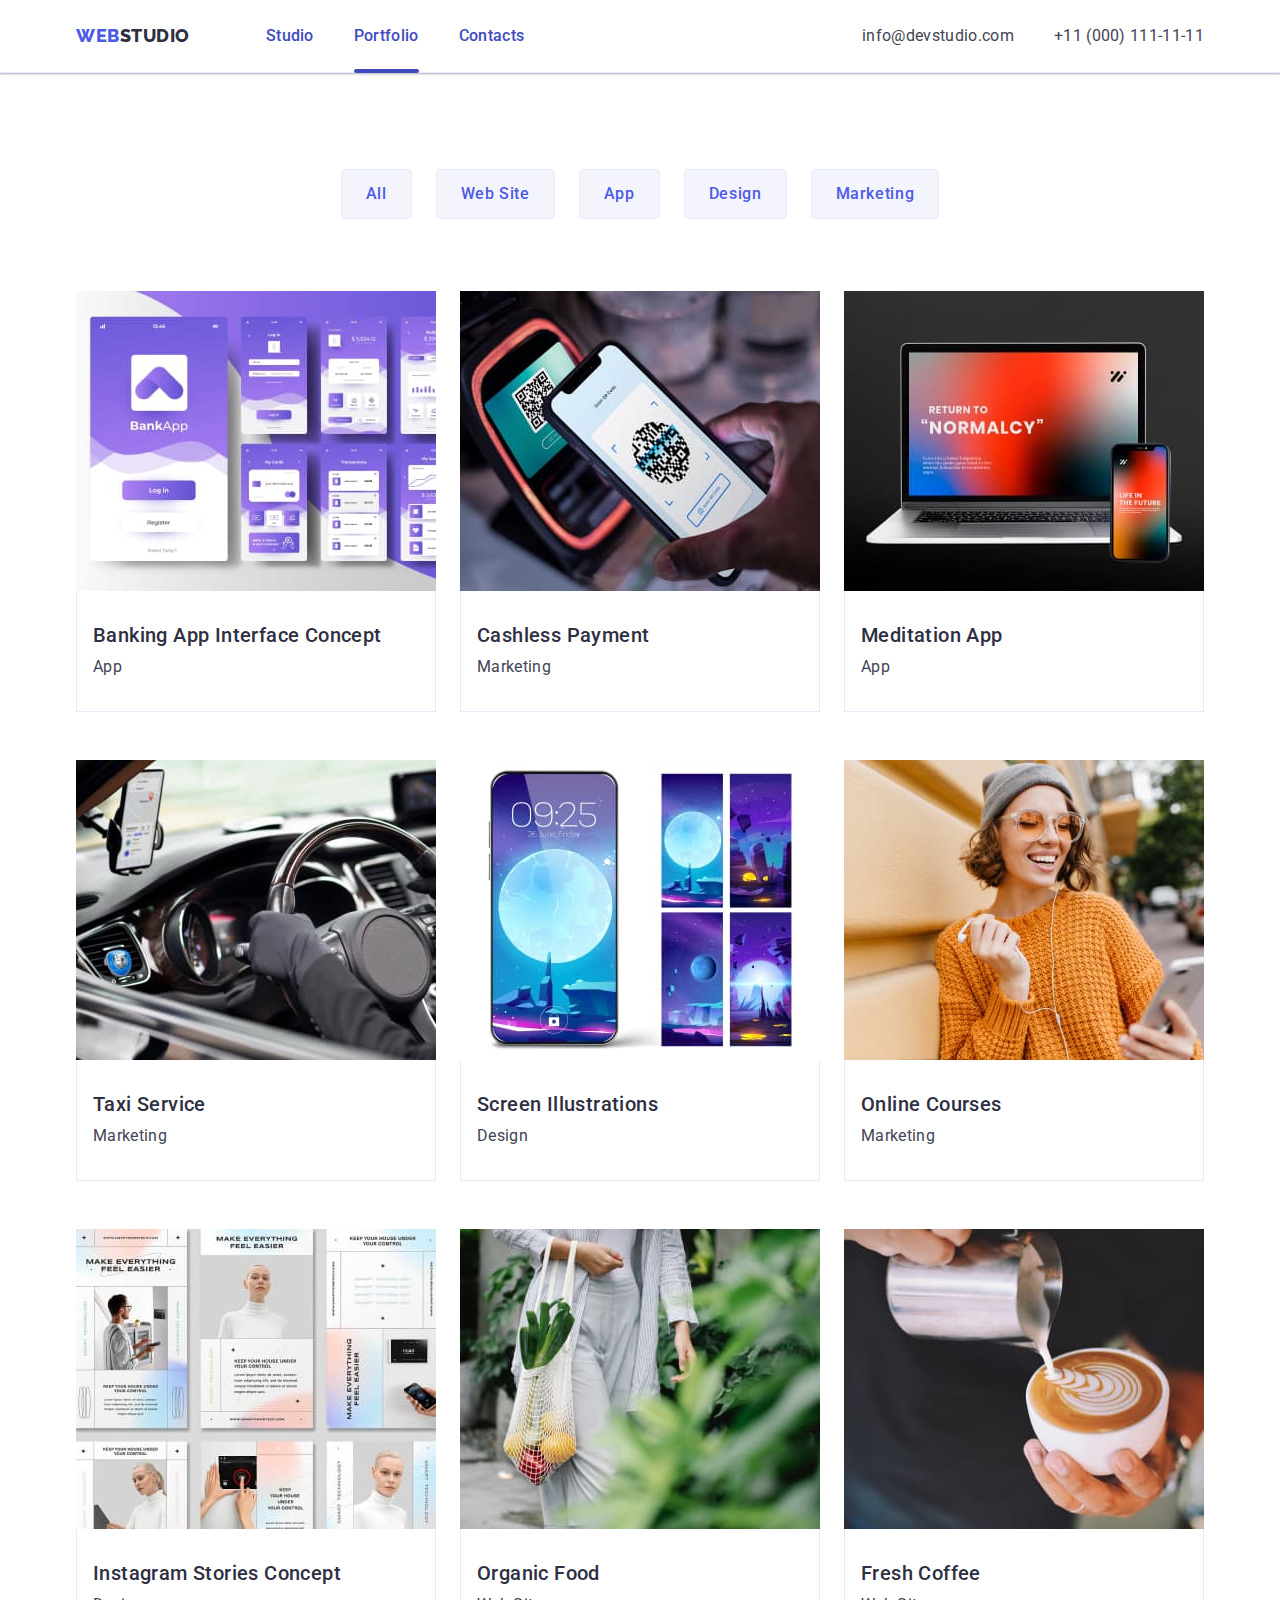
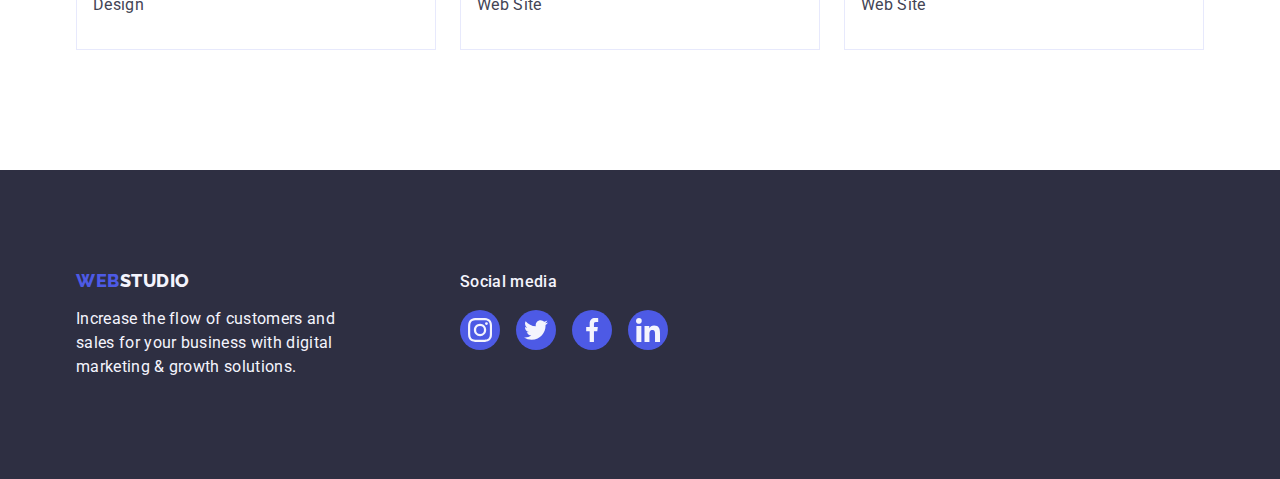
==== commit 5c165345: "after check 2" ====
--- a/portfolio.html
+++ b/portfolio.html
@@ -280,50 +280,48 @@
     </main>
     <!--Footer section-->
     <footer class="footer">
-      <div class="container">
-        <div class="footer-wrapper">
-          <div class="slogan">
-            <a class="footer-logo link" href="./index.html"
-              >web<span class="logo-foot">Studio</span></a
-            >
-            <p class="footer-text">
-              Increase the flow of customers and sales for your business with
-              digital marketing & growth solutions.
-            </p>
-          </div>
-          <div class="socials">
-            <p class="footer-list-header">Social media</p>
-            <ul class="socials-footer-list">
-              <li class="social-item-footer list">
-                <a class="social-link-footer" href="" aria-label="instagram">
-                  <svg class="social-icon-footer" width="24" height="24">
-                    <use href="./images/icons.svg#social-1"></use>
-                  </svg>
-                </a>
-              </li>
-              <li class="social-item-footer list">
-                <a class="social-link-footer" href="" aria-label="twitter">
-                  <svg class="social-icon-footer" width="24" height="24">
-                    <use href="./images/icons.svg#social-2"></use>
-                  </svg>
-                </a>
-              </li>
-              <li class="social-item-footer list">
-                <a class="social-link-footer" href="" aria-label="facebook">
-                  <svg class="social-icon-footer" width="24" height="24">
-                    <use href="./images/icons.svg#social-3"></use>
-                  </svg>
-                </a>
-              </li>
-              <li class="social-item-footer list">
-                <a class="social-link-footer" href="" aria-label="linkedin">
-                  <svg class="social-icon-footer" width="24" height="24">
-                    <use href="./images/icons.svg#social-4"></use>
-                  </svg>
-                </a>
-              </li>
-            </ul>
-          </div>
+      <div class="footer-wrapper container">
+        <div class="slogan">
+          <a class="footer-logo link" href="./index.html"
+            >web<span class="logo-foot">Studio</span></a
+          >
+          <p class="footer-text">
+            Increase the flow of customers and sales for your business with
+            digital marketing & growth solutions.
+          </p>
+        </div>
+        <div class="socials">
+          <p class="footer-list-header">Social media</p>
+          <ul class="socials-footer-list">
+            <li class="social-item-footer list">
+              <a class="social-link-footer" href="" aria-label="instagram">
+                <svg class="social-icon-footer" width="24" height="24">
+                  <use href="./images/icons.svg#social-1"></use>
+                </svg>
+              </a>
+            </li>
+            <li class="social-item-footer list">
+              <a class="social-link-footer" href="" aria-label="twitter">
+                <svg class="social-icon-footer" width="24" height="24">
+                  <use href="./images/icons.svg#social-2"></use>
+                </svg>
+              </a>
+            </li>
+            <li class="social-item-footer list">
+              <a class="social-link-footer" href="" aria-label="facebook">
+                <svg class="social-icon-footer" width="24" height="24">
+                  <use href="./images/icons.svg#social-3"></use>
+                </svg>
+              </a>
+            </li>
+            <li class="social-item-footer list">
+              <a class="social-link-footer" href="" aria-label="linkedin">
+                <svg class="social-icon-footer" width="24" height="24">
+                  <use href="./images/icons.svg#social-4"></use>
+                </svg>
+              </a>
+            </li>
+          </ul>
         </div>
       </div>
     </footer>
--- a/css/styles.css
+++ b/css/styles.css
@@ -71,7 +71,7 @@
 
 .header {
     border-bottom: 1px solid var(--accent);
-    box-shadow: зі значенням 0px 2px 1px rgba(46, 47, 66, 0.08), 0px 1px 1px rgba(46, 47, 66, 0.16), 0px 1px 6px rgba(46, 47, 66, 0.08);
+    box-shadow: 0px 2px 1px rgba(46, 47, 66, 0.08), 0px 1px 1px rgba(46, 47, 66, 0.16), 0px 1px 6px rgba(46, 47, 66, 0.08);
 }
 
 .header-container {
@@ -116,7 +116,7 @@
 
 .header-link {
     font-weight: 500;
-    color: var(--dark);
+    color: var(--pressed-state);
     font-size: 16px;
     line-height: 1.5;
     letter-spacing: 0.02em;
@@ -495,9 +495,10 @@
     letter-spacing: 0.04em;
     border-radius: 4px;
     padding: 12px 24px;
-    transition-property: background-color, color, border, box-shadow;
-    transition-duration: 250ms;
-    transition-timing-function: cubic-bezier(0.4, 0, 0.2, 1);
+    transition: color 250ms cubic-bezier(0.4, 0, 0.2, 1),
+        background-color 250ms cubic-bezier(0.4, 0, 0.2, 1),
+        border-color 250ms cubic-bezier(0.4, 0, 0.2, 1),
+        box-shadow 250ms cubic-bezier(0.4, 0, 0.2, 1);
 }
 
 
@@ -590,9 +591,7 @@
     transform: translateY(100%);
     background-color: #4D5AE5;
     display: flex;
-    padding-top: 40px;
-    padding-left: 32px;
-    padding-right: 32px;
+    padding: 40px 32px;
     width: 100%;
     height: 300px;
     transition-property: transform;
@@ -728,7 +727,7 @@
     border-radius: 4px;
     box-shadow: 0px 2px 1px 0px rgba(0, 0, 0, 0.20), 0px 1px 3px 0px rgba(0, 0, 0, 0.12), 0px 1px 1px 0px rgba(0, 0, 0, 0.14);
     background-color: #fcfcfc;
-   transition: opacity 250ms cubic-bezier(0.4, 0, 0.2, 1) 250ms, transform 250ms cubic-bezier(0.4, 0, 0.2, 1);
+    transition: transform 250ms cubic-bezier(0.4, 0, 0.2, 1);
 }
 
 .modal-icon {
